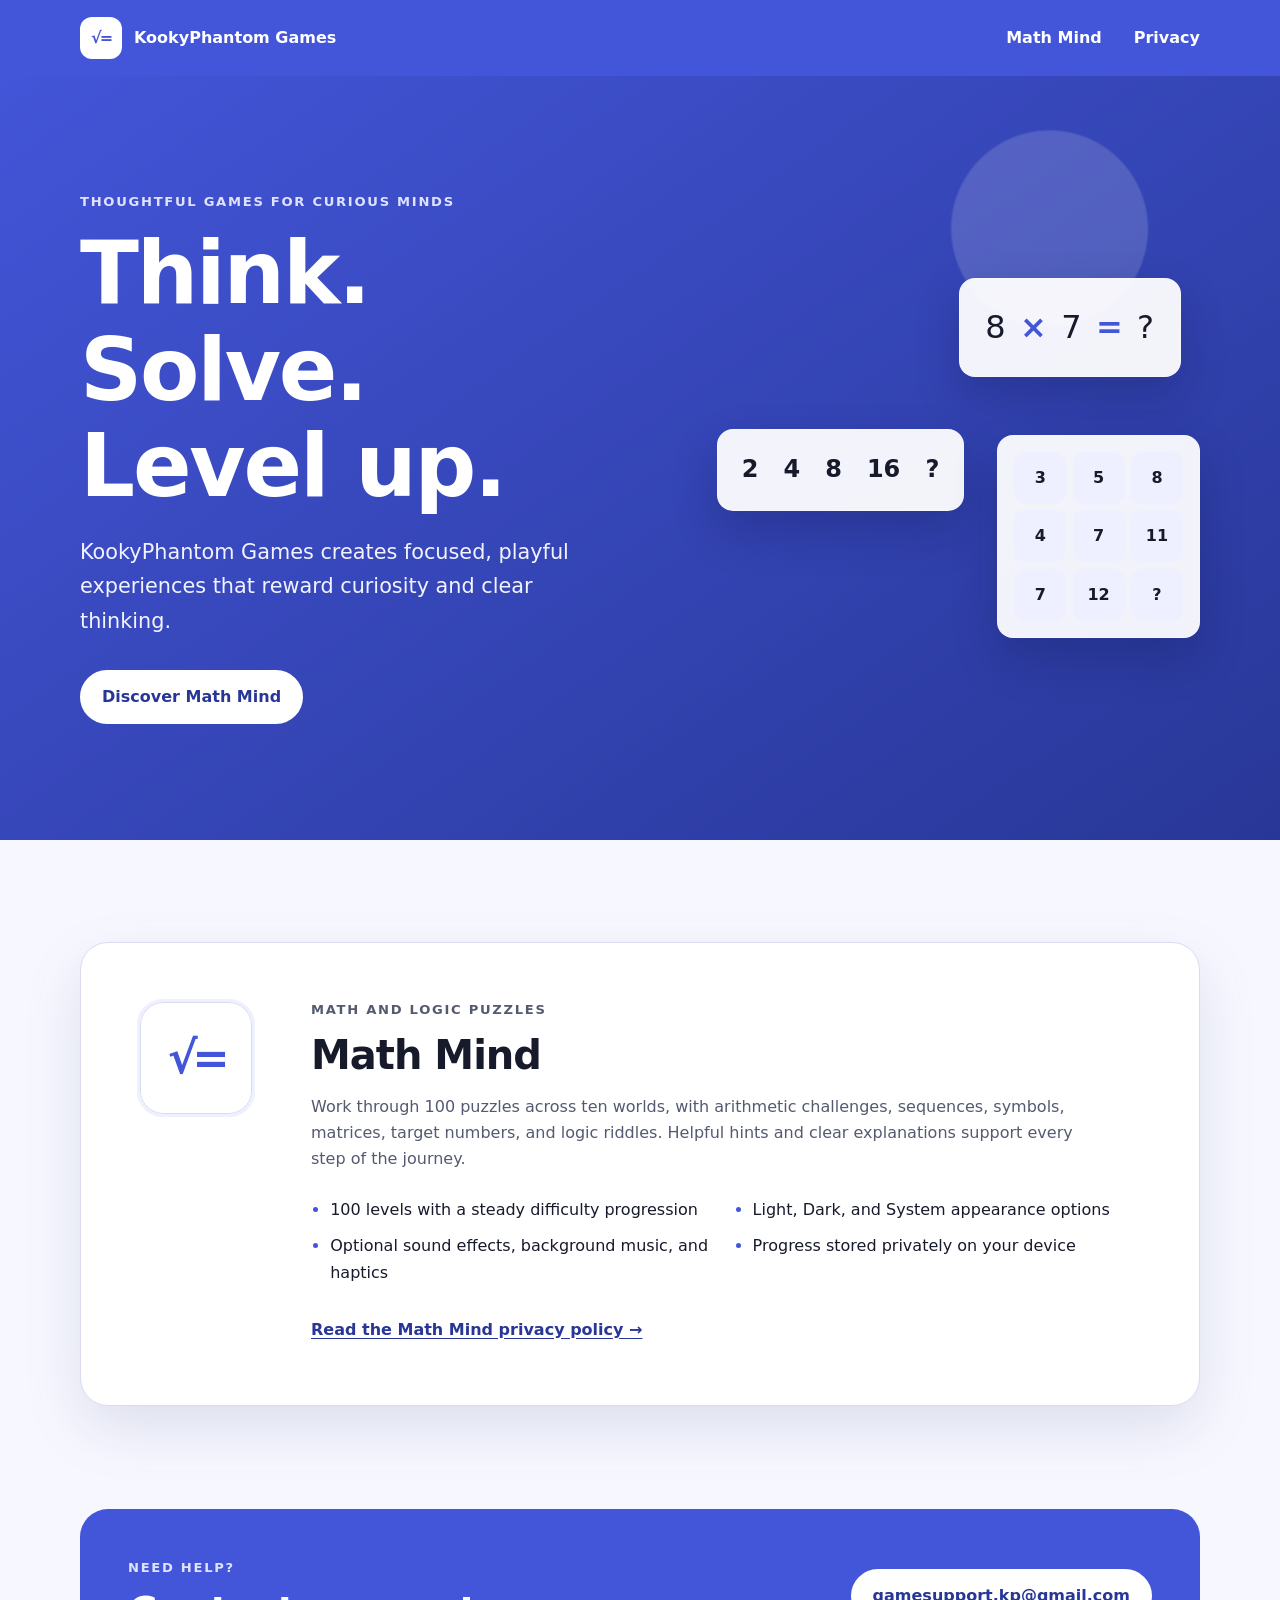
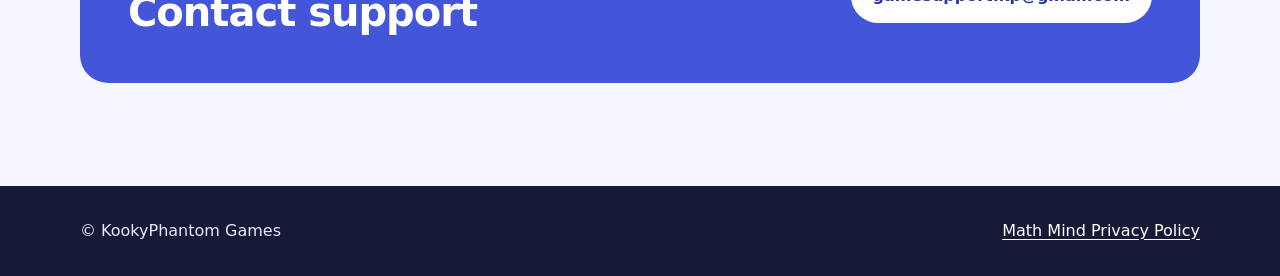
==== index.html @ 3e4c1232 "Create KookyPhantom Games website and Math Mind privacy policy" ====
<!doctype html>
<html lang="en">
<head>
  <meta charset="utf-8">
  <meta name="viewport" content="width=device-width, initial-scale=1">
  <meta name="description" content="KookyPhantom Games creates thoughtful games, including the math and logic puzzle game Math Mind.">
  <title>KookyPhantom Games</title>
  <link rel="stylesheet" href="assets/style.css">
</head>
<body>
  <a class="skip-link" href="#main-content">Skip to main content</a>

  <header class="site-header">
    <div class="container header-content">
      <a class="publisher-mark" href="index.html" aria-label="KookyPhantom Games home">
        <span class="mark-symbol" aria-hidden="true">√=</span>
        <span>KookyPhantom Games</span>
      </a>
      <nav aria-label="Primary navigation">
        <a href="#math-mind">Math Mind</a>
        <a href="math-mind/privacy-policy/">Privacy</a>
      </nav>
    </div>
  </header>

  <main id="main-content">
    <section class="hero">
      <div class="container hero-grid">
        <div class="hero-copy">
          <p class="eyebrow">Thoughtful games for curious minds</p>
          <h1>Think. Solve.<br>Level up.</h1>
          <p class="hero-intro">
            KookyPhantom Games creates focused, playful experiences that reward
            curiosity and clear thinking.
          </p>
          <a class="button" href="#math-mind">Discover Math Mind</a>
        </div>

        <div class="puzzle-art" aria-hidden="true">
          <div class="equation-card equation-one"><span>8</span><b>×</b><span>7</span><b>=</b><span>?</span></div>
          <div class="sequence-card">2&nbsp;&nbsp; 4&nbsp;&nbsp; 8&nbsp;&nbsp; 16&nbsp;&nbsp; ?</div>
          <div class="matrix-card">
            <span>3</span><span>5</span><span>8</span>
            <span>4</span><span>7</span><span>11</span>
            <span>7</span><span>12</span><span>?</span>
          </div>
        </div>
      </div>
    </section>

    <section class="game-section" id="math-mind" aria-labelledby="math-mind-title">
      <div class="container game-card">
        <div class="game-badge" aria-hidden="true">√=</div>
        <div>
          <p class="eyebrow">Math and logic puzzles</p>
          <h2 id="math-mind-title">Math Mind</h2>
          <p>
            Work through 100 puzzles across ten worlds, with arithmetic challenges,
            sequences, symbols, matrices, target numbers, and logic riddles. Helpful
            hints and clear explanations support every step of the journey.
          </p>
          <ul class="feature-list">
            <li>100 levels with a steady difficulty progression</li>
            <li>Light, Dark, and System appearance options</li>
            <li>Optional sound effects, background music, and haptics</li>
            <li>Progress stored privately on your device</li>
          </ul>
          <a class="text-link" href="math-mind/privacy-policy/">Read the Math Mind privacy policy <span aria-hidden="true">→</span></a>
        </div>
      </div>
    </section>

    <section class="contact-section" aria-labelledby="contact-title">
      <div class="container contact-card">
        <div>
          <p class="eyebrow">Need help?</p>
          <h2 id="contact-title">Contact support</h2>
        </div>
        <a class="button button-light" href="mailto:gamesupport.kp@gmail.com">gamesupport.kp@gmail.com</a>
      </div>
    </section>
  </main>

  <footer class="site-footer">
    <div class="container footer-content">
      <p>© KookyPhantom Games</p>
      <a href="math-mind/privacy-policy/">Math Mind Privacy Policy</a>
    </div>
  </footer>
</body>
</html>
---- assets/style.css ----
:root {
  color-scheme: light;
  --brand: #4355d8;
  --brand-dark: #283797;
  --brand-pale: #eef0ff;
  --ink: #171a2b;
  --muted: #545a70;
  --surface: #ffffff;
  --background: #f7f8ff;
  --border: #d9dcf1;
  --focus: #ffbf47;
  --radius-large: 28px;
  --radius-medium: 16px;
  --shadow: 0 22px 60px rgb(37 45 106 / 12%);
}

* {
  box-sizing: border-box;
}

html {
  scroll-behavior: smooth;
}

body {
  margin: 0;
  color: var(--ink);
  background: var(--background);
  font-family: system-ui, -apple-system, BlinkMacSystemFont, "Segoe UI", sans-serif;
  font-size: 1rem;
  line-height: 1.65;
}

a {
  color: var(--brand-dark);
  text-underline-offset: 0.2em;
}

a:hover {
  text-decoration-thickness: 0.15em;
}

a:focus-visible {
  outline: 3px solid var(--focus);
  outline-offset: 4px;
  border-radius: 4px;
}

h1,
h2,
p {
  margin-top: 0;
}

h1,
h2 {
  line-height: 1.12;
  letter-spacing: -0.025em;
}

h1 {
  margin-bottom: 1.25rem;
  font-size: clamp(2.7rem, 8vw, 5.4rem);
}

h2 {
  margin-bottom: 1rem;
  font-size: clamp(1.75rem, 4vw, 2.5rem);
}

.container {
  width: min(1120px, calc(100% - 2rem));
  margin-inline: auto;
}

.skip-link {
  position: fixed;
  z-index: 100;
  top: 0;
  left: 50%;
  padding: 0.75rem 1rem;
  color: var(--ink);
  background: var(--focus);
  font-weight: 700;
  transform: translate(-50%, -200%);
}

.skip-link:focus-visible {
  transform: translate(-50%, 0.75rem);
}

.site-header {
  position: relative;
  z-index: 10;
  color: var(--surface);
  background: var(--brand);
}

.header-content,
.footer-content {
  display: flex;
  align-items: center;
  justify-content: space-between;
  gap: 1.5rem;
}

.header-content {
  min-height: 76px;
}

.publisher-mark {
  display: inline-flex;
  align-items: center;
  gap: 0.75rem;
  color: var(--surface);
  font-weight: 800;
  text-decoration: none;
}

.mark-symbol,
.game-badge {
  display: grid;
  place-items: center;
  color: var(--brand);
  background: var(--surface);
  font-weight: 900;
  letter-spacing: -0.12em;
}

.mark-symbol {
  width: 42px;
  height: 42px;
  border-radius: 12px;
}

.site-header nav {
  display: flex;
  gap: clamp(0.8rem, 3vw, 2rem);
}

.site-header nav a {
  color: var(--surface);
  font-weight: 700;
  text-decoration: none;
}

.site-header nav a:hover,
.site-header nav a[aria-current="page"] {
  text-decoration: underline;
  text-decoration-thickness: 0.13em;
}

.hero {
  overflow: hidden;
  padding: clamp(4rem, 9vw, 7.5rem) 0;
  color: var(--surface);
  background:
    radial-gradient(circle at 82% 20%, rgb(255 255 255 / 15%) 0 8%, transparent 8.2%),
    linear-gradient(145deg, var(--brand) 0%, var(--brand-dark) 100%);
}

.hero-grid {
  display: grid;
  grid-template-columns: minmax(0, 1.05fr) minmax(300px, 0.95fr);
  align-items: center;
  gap: clamp(3rem, 8vw, 7rem);
}

.eyebrow {
  margin-bottom: 0.75rem;
  color: var(--brand);
  font-size: 0.82rem;
  font-weight: 800;
  letter-spacing: 0.13em;
  text-transform: uppercase;
}

.hero .eyebrow,
.contact-card .eyebrow {
  color: #dfe3ff;
}

.hero-intro {
  max-width: 40rem;
  margin-bottom: 2rem;
  color: #f2f3ff;
  font-size: clamp(1.1rem, 2vw, 1.3rem);
}

.button {
  display: inline-flex;
  min-height: 48px;
  align-items: center;
  justify-content: center;
  padding: 0.75rem 1.25rem;
  border: 2px solid var(--surface);
  border-radius: 999px;
  color: var(--brand-dark);
  background: var(--surface);
  font-weight: 800;
  text-align: center;
  text-decoration: none;
}

.button:hover {
  color: var(--surface);
  background: transparent;
}

.puzzle-art {
  position: relative;
  min-height: 360px;
}

.equation-card,
.sequence-card,
.matrix-card {
  position: absolute;
  border: 1px solid rgb(255 255 255 / 35%);
  border-radius: var(--radius-medium);
  color: var(--ink);
  background: rgb(255 255 255 / 94%);
  box-shadow: 0 20px 45px rgb(13 18 67 / 24%);
}

.equation-card {
  top: 0;
  right: 4%;
  display: flex;
  align-items: center;
  gap: 0.9rem;
  padding: 1.4rem 1.6rem;
  font-size: clamp(1.4rem, 4vw, 2rem);
}

.equation-card b {
  color: var(--brand);
}

.sequence-card {
  top: 42%;
  left: 0;
  padding: 1.25rem 1.5rem;
  font-size: clamp(1.1rem, 3vw, 1.5rem);
  font-weight: 800;
}

.matrix-card {
  right: 0;
  bottom: 0;
  display: grid;
  grid-template-columns: repeat(3, 52px);
  gap: 0.4rem;
  padding: 1rem;
}

.matrix-card span {
  display: grid;
  height: 52px;
  place-items: center;
  border-radius: 10px;
  background: var(--brand-pale);
  font-weight: 800;
}

.game-section,
.contact-section,
.policy-main {
  padding: clamp(3.5rem, 8vw, 6.5rem) 0;
}

.game-card {
  display: grid;
  grid-template-columns: auto minmax(0, 1fr);
  gap: clamp(1.5rem, 5vw, 3.5rem);
  padding: clamp(1.5rem, 5vw, 3.5rem);
  border: 1px solid var(--border);
  border-radius: var(--radius-large);
  background: var(--surface);
  box-shadow: var(--shadow);
}

.game-badge {
  width: clamp(78px, 15vw, 118px);
  height: clamp(78px, 15vw, 118px);
  border: 3px solid var(--brand-pale);
  border-radius: 26px;
  box-shadow: inset 0 0 0 1px var(--border);
  font-size: clamp(1.8rem, 5vw, 2.8rem);
}

.game-card p {
  max-width: 48rem;
  color: var(--muted);
}

.feature-list {
  display: grid;
  grid-template-columns: repeat(2, minmax(0, 1fr));
  gap: 0.65rem 2rem;
  margin: 1.5rem 0;
  padding-left: 1.2rem;
}

.feature-list li::marker {
  color: var(--brand);
}

.text-link {
  display: inline-block;
  padding-block: 0.4rem;
  font-weight: 800;
}

.contact-section {
  padding-top: 0;
}

.contact-card {
  display: flex;
  align-items: center;
  justify-content: space-between;
  gap: 2rem;
  padding: clamp(1.5rem, 5vw, 3rem);
  border-radius: var(--radius-large);
  color: var(--surface);
  background: var(--brand);
}

.contact-card h2 {
  margin-bottom: 0;
}

.button-light {
  flex-shrink: 0;
}

.policy-main {
  background:
    linear-gradient(var(--brand-pale), transparent 360px),
    var(--background);
}

.policy-card {
  max-width: 960px;
  padding: clamp(1.5rem, 6vw, 4.5rem);
  border: 1px solid var(--border);
  border-radius: var(--radius-large);
  background: var(--surface);
  box-shadow: var(--shadow);
}

.policy-heading {
  padding-bottom: 2rem;
  border-bottom: 1px solid var(--border);
}

.policy-heading h1 {
  color: var(--brand-dark);
  font-size: clamp(2.4rem, 7vw, 4.5rem);
}

.policy-meta {
  display: grid;
  grid-template-columns: repeat(3, minmax(0, 1fr));
  gap: 1rem;
  margin: 0;
}

.policy-meta div {
  min-width: 0;
  padding: 1rem;
  border-radius: 12px;
  background: var(--brand-pale);
}

.policy-meta dt {
  color: var(--muted);
  font-size: 0.78rem;
  font-weight: 800;
  letter-spacing: 0.08em;
  text-transform: uppercase;
}

.policy-meta dd {
  margin: 0.25rem 0 0;
  overflow-wrap: anywhere;
  font-weight: 700;
}

.policy-meta dd a {
  display: inline-block;
  max-width: 100%;
  font-size: clamp(0.78rem, 4.2vw, 1rem);
  white-space: nowrap;
}

.policy-card section {
  padding-top: 2.25rem;
}

.policy-card section + section {
  margin-top: 2.25rem;
  border-top: 1px solid var(--border);
}

.policy-card section h2 {
  color: var(--brand-dark);
  font-size: clamp(1.4rem, 4vw, 1.85rem);
}

.policy-card p,
.policy-card li {
  color: var(--muted);
}

.policy-card address {
  font-style: normal;
  font-weight: 700;
}

.site-footer {
  padding: 2rem 0;
  color: #e7e9ff;
  background: #171a36;
}

.site-footer p {
  margin: 0;
}

.site-footer a {
  color: #ffffff;
}

@media (max-width: 900px) {
  .policy-meta {
    grid-template-columns: repeat(2, minmax(0, 1fr));
  }

  .policy-meta div:last-child {
    grid-column: 1 / -1;
  }
}

@media (max-width: 760px) {
  .header-content {
    min-height: auto;
    align-items: flex-start;
    flex-direction: column;
    padding-block: 1rem;
  }

  .site-header nav {
    width: 100%;
    padding-top: 0.75rem;
    border-top: 1px solid rgb(255 255 255 / 30%);
  }

  .hero-grid,
  .game-card {
    grid-template-columns: 1fr;
  }

  .hero {
    padding-top: 3.5rem;
  }

  .puzzle-art {
    min-height: 310px;
  }

  .feature-list {
    grid-template-columns: 1fr;
  }

  .contact-card,
  .footer-content {
    align-items: flex-start;
    flex-direction: column;
  }

  .button-light {
    width: 100%;
    max-width: 100%;
    padding-inline: clamp(0.75rem, 3vw, 1.25rem);
    font-size: clamp(0.82rem, 3.8vw, 1rem);
    overflow-wrap: normal;
    white-space: nowrap;
  }
}

@media (max-width: 620px) {
  .policy-meta {
    grid-template-columns: 1fr;
  }

  .policy-meta div:last-child {
    grid-column: auto;
  }
}

@media (max-width: 520px) {
  .puzzle-art {
    display: grid;
    min-height: 0;
    gap: 1rem;
  }

  .equation-card,
  .sequence-card,
  .matrix-card {
    position: static;
  }

  .equation-card,
  .matrix-card {
    justify-self: end;
  }

  .sequence-card {
    max-width: 100%;
    justify-self: start;
    padding: 1rem;
    white-space: nowrap;
  }
}

@media (max-width: 420px) {
  .container {
    width: min(100% - 1rem, 1120px);
  }

  .publisher-mark {
    font-size: 0.95rem;
  }

  .policy-card {
    padding-inline: 1rem;
  }

  .policy-meta div {
    padding-inline: 0.875rem;
  }

  .matrix-card {
    grid-template-columns: repeat(3, 44px);
  }

  .matrix-card span {
    height: 44px;
  }
}

@media (prefers-reduced-motion: reduce) {
  html {
    scroll-behavior: auto;
  }
}
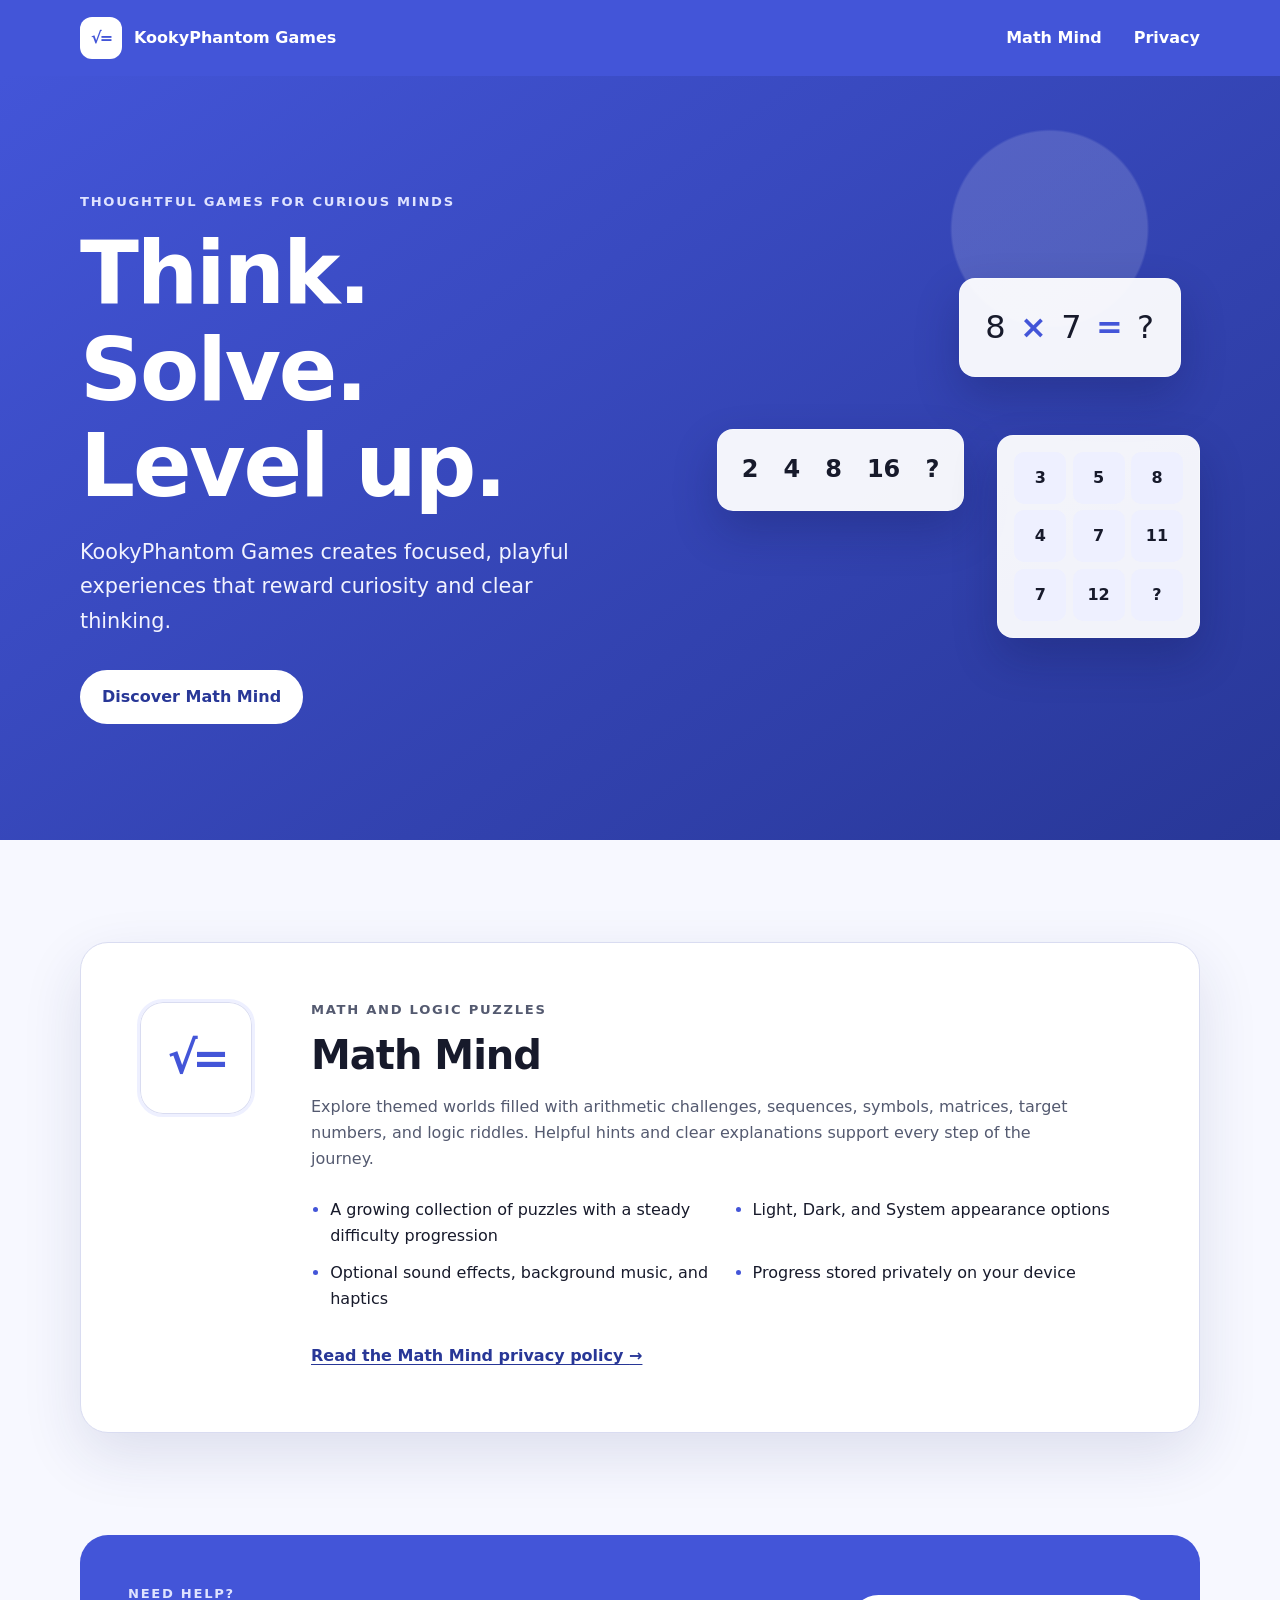
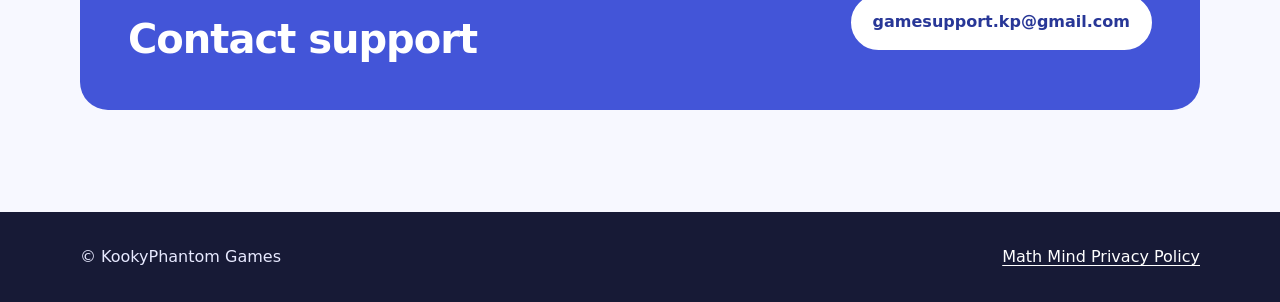
==== commit f0e99f76: "Remove fixed puzzle count from website" ====
--- a/index.html
+++ b/index.html
@@ -55,12 +55,12 @@
           <p class="eyebrow">Math and logic puzzles</p>
           <h2 id="math-mind-title">Math Mind</h2>
           <p>
-            Work through 100 puzzles across ten worlds, with arithmetic challenges,
-            sequences, symbols, matrices, target numbers, and logic riddles. Helpful
-            hints and clear explanations support every step of the journey.
+            Explore themed worlds filled with arithmetic challenges, sequences,
+            symbols, matrices, target numbers, and logic riddles. Helpful hints and
+            clear explanations support every step of the journey.
           </p>
           <ul class="feature-list">
-            <li>100 levels with a steady difficulty progression</li>
+            <li>A growing collection of puzzles with a steady difficulty progression</li>
             <li>Light, Dark, and System appearance options</li>
             <li>Optional sound effects, background music, and haptics</li>
             <li>Progress stored privately on your device</li>
